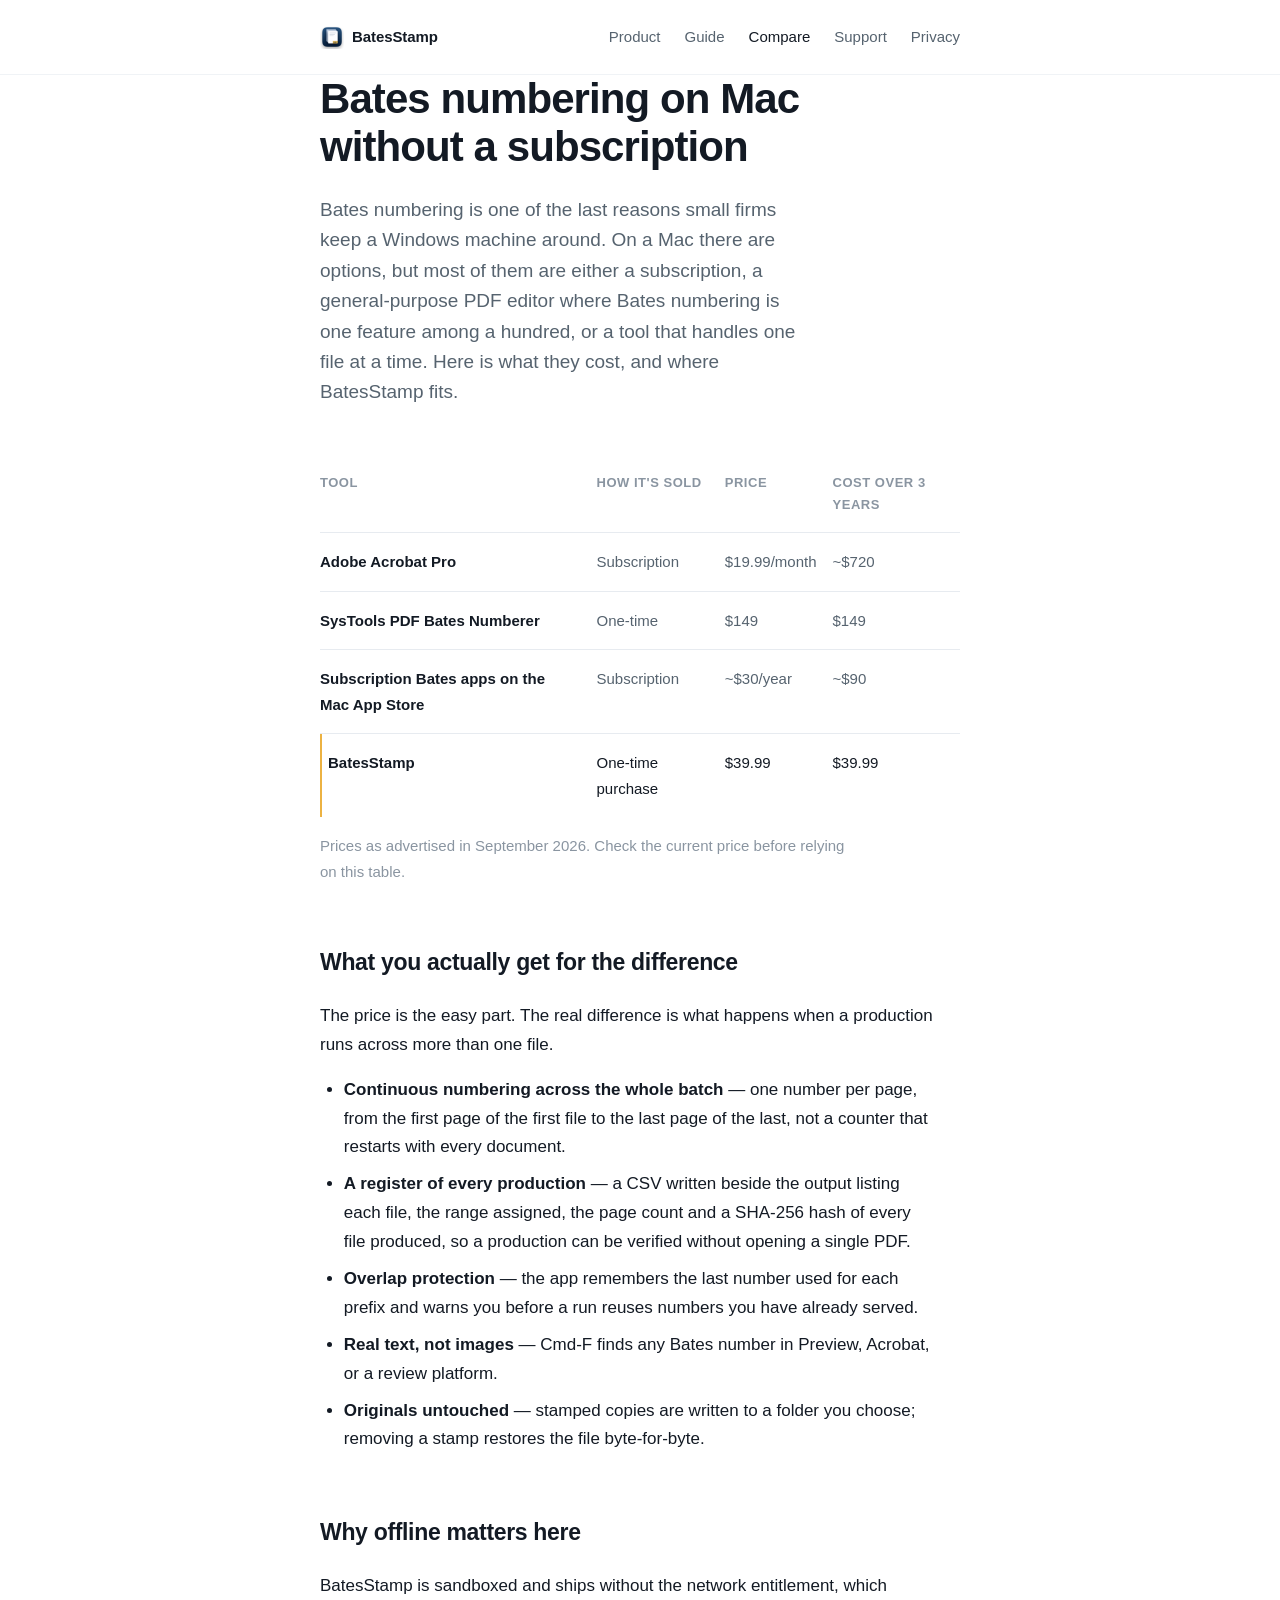
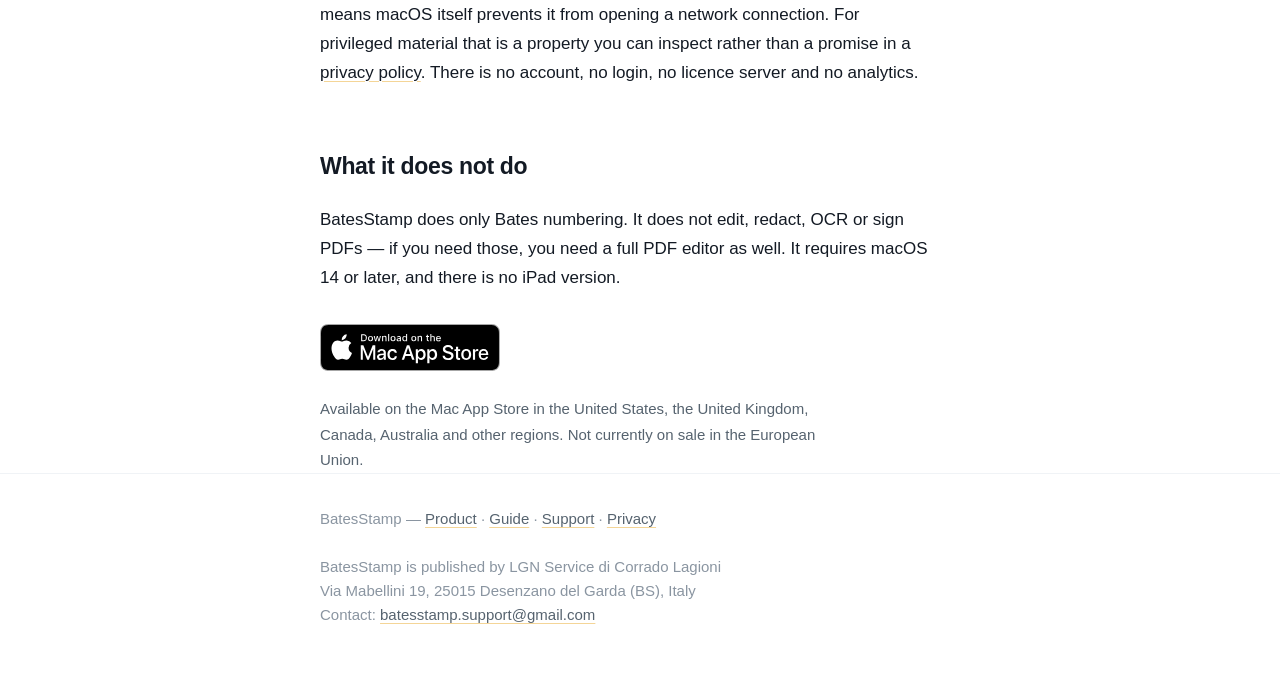
==== compare.html @ 6601ee7c "Publish site: 2026-09-15" ====
<!DOCTYPE html>
<html lang="en">
<head>
<meta charset="utf-8">
<meta name="viewport" content="width=device-width, initial-scale=1">
<title>Bates numbering on Mac without a subscription — BatesStamp</title>
<meta name="description" content="What Bates numbering costs on a Mac, and how a one-time purchase compares to Acrobat Pro and subscription alternatives.">
<meta name="google-site-verification" content="0Fkn_wu-noSVgcpJXr1SHPMTS2Ft7W7g7rR6c6q0I0M" />
<link rel="icon" href="icon.png" type="image/png">
<link rel="stylesheet" href="style.css">
</head>
<body>

<header class="site-header">
    <div class="wrap">
        <a class="brand" href="index.html"><img src="icon.png" alt="">BatesStamp</a>
        <nav>
            <a href="index.html">Product</a>
            <a href="guide.html">Guide</a>
            <a href="compare.html" aria-current="page">Compare</a>
            <a href="support.html">Support</a>
            <a href="privacy.html">Privacy</a>
        </nav>
    </div>
</header>

<main class="wrap">

    <div class="page-head">
        <h1>Bates numbering on Mac without a subscription</h1>
        <p class="lead">
            Bates numbering is one of the last reasons small firms keep a Windows
            machine around. On a Mac there are options, but most of them are
            either a subscription, a general-purpose PDF editor where Bates
            numbering is one feature among a hundred, or a tool that handles one
            file at a time. Here is what they cost, and where BatesStamp fits.
        </p>
    </div>

    <section class="block">
        <div class="table-scroll">
            <table class="compare">
                <thead>
                    <tr>
                        <th scope="col">Tool</th>
                        <th scope="col">How it's sold</th>
                        <th scope="col">Price</th>
                        <th scope="col">Cost over 3 years</th>
                    </tr>
                </thead>
                <tbody>
                    <tr>
                        <th scope="row">Adobe Acrobat Pro</th>
                        <td>Subscription</td>
                        <td>$19.99/month</td>
                        <td>~$720</td>
                    </tr>
                    <tr>
                        <th scope="row">SysTools PDF Bates Numberer</th>
                        <td>One-time</td>
                        <td>$149</td>
                        <td>$149</td>
                    </tr>
                    <tr>
                        <th scope="row">Subscription Bates apps on the Mac App Store</th>
                        <td>Subscription</td>
                        <td>~$30/year</td>
                        <td>~$90</td>
                    </tr>
                    <tr class="is-ours">
                        <th scope="row">BatesStamp</th>
                        <td>One-time purchase</td>
                        <td>$39.99</td>
                        <td>$39.99</td>
                    </tr>
                </tbody>
            </table>
        </div>
        <p class="table-note">
            Prices as advertised in September 2026. Check the current price
            before relying on this table.
        </p>
    </section>

    <section class="block">
        <h2>What you actually get for the difference</h2>
        <p>
            The price is the easy part. The real difference is what happens when
            a production runs across more than one file.
        </p>
        <ul>
            <li>
                <strong>Continuous numbering across the whole batch</strong> —
                one number per page, from the first page of the first file to
                the last page of the last, not a counter that restarts with
                every document.
            </li>
            <li>
                <strong>A register of every production</strong> — a CSV written
                beside the output listing each file, the range assigned, the
                page count and a SHA-256 hash of every file produced, so a
                production can be verified without opening a single PDF.
            </li>
            <li>
                <strong>Overlap protection</strong> — the app remembers the last
                number used for each prefix and warns you before a run reuses
                numbers you have already served.
            </li>
            <li>
                <strong>Real text, not images</strong> — Cmd-F finds any Bates
                number in Preview, Acrobat, or a review platform.
            </li>
            <li>
                <strong>Originals untouched</strong> — stamped copies are
                written to a folder you choose; removing a stamp restores the
                file byte-for-byte.
            </li>
        </ul>
    </section>

    <section class="block">
        <h2>Why offline matters here</h2>
        <p>
            BatesStamp is sandboxed and ships without the network entitlement,
            which means macOS itself prevents it from opening a network
            connection. For privileged material that is a property you can
            inspect rather than a promise in a <a href="privacy.html">privacy
            policy</a>. There is no account, no login, no licence server and no
            analytics.
        </p>
    </section>

    <section class="block">
        <h2>What it does not do</h2>
        <p>
            BatesStamp does only Bates numbering. It does not edit, redact, OCR
            or sign PDFs — if you need those, you need a full PDF editor as
            well. It requires macOS 14 or later, and there is no iPad version.
        </p>

        <p class="store">
            <a class="store-badge" href="https://apps.apple.com/us/app/bates-stamp-pdf-numbering/id6811325879">
                <picture>
                    <source srcset="mac-app-store-badge-white.svg" media="(prefers-color-scheme: dark)">
                    <img src="mac-app-store-badge-black.svg" alt="Download on the Mac App Store" width="180" height="46">
                </picture>
            </a>
        </p>
        <p class="availability">Available on the Mac App Store in the United States, the United Kingdom, Canada, Australia and other regions. Not currently on sale in the European Union.</p>
    </section>

</main>

<footer class="site-footer">
    <div class="wrap">
        <p>BatesStamp — <a href="index.html">Product</a> · <a href="guide.html">Guide</a> · <a href="support.html">Support</a> · <a href="privacy.html">Privacy</a></p>
        <p class="publisher">
            BatesStamp is published by LGN Service di Corrado Lagioni<br>
            Via Mabellini 19, 25015 Desenzano del Garda (BS), Italy<br>
            Contact: <a href="mailto:batesstamp.support@gmail.com">batesstamp.support@gmail.com</a>
        </p>
    </div>
</footer>

</body>
</html>
---- style.css ----
/* BatesStamp — hand-written stylesheet.
   No framework, no external font, no remote asset of any kind: the site makes
   the same promise the app does.

   One scale for type, one scale for space, and the icon's own colours used
   sparingly: navy carries the structure, gold appears only where the eye
   should stop. */

:root {
    /* Type: a 1.2 scale off a 17px body, rounded to whole pixels. */
    --text-xs:   0.8125rem;   /* 13 */
    --text-sm:   0.9375rem;   /* 15 */
    --text-base: 1.0625rem;   /* 17 */
    --text-md:   1.1875rem;   /* 19 */
    --text-lg:   1.4375rem;   /* 23 */

    /* Space: multiples of 8, so the vertical rhythm never drifts. */
    --space-1:  0.5rem;
    --space-2:  1rem;
    --space-3:  1.5rem;
    --space-4:  2rem;
    --space-5:  3rem;
    --space-6:  4rem;
    --space-7:  6rem;

    --measure: 65ch;          /* the reading line, never longer */
    --container: 43rem;

    /* Colour, from the icon. */
    --navy:      #1f426e;
    --gold:      #ecb242;
    --gold-ink:  #8a6212;                  /* gold dark enough to read as text */
    --gold-soft: rgba(236, 178, 66, 0.55); /* the underline, barely there */

    --bg:      #ffffff;
    --surface: #fbfcfd;
    --text:    #131a24;
    --text-2:  #56636f;
    --text-3:  #8a95a1;
    --line:    #e7ebf0;
    --line-2:  #f0f3f6;
}

@media (prefers-color-scheme: dark) {
    :root {
        --navy:      #a9c6e8;
        --gold:      #ecb242;
        --gold-ink:  #e0a93e;
        --gold-soft: rgba(236, 178, 66, 0.45);

        --bg:      #0b1017;
        --surface: #10171f;
        --text:    #e8edf3;
        --text-2:  #97a4b2;
        --text-3:  #69747f;
        --line:    #1d2732;
        --line-2:  #161f29;
    }
}

*, *::before, *::after { box-sizing: border-box; }

html { -webkit-text-size-adjust: 100%; }

body {
    margin: 0;
    background: var(--bg);
    color: var(--text);
    font-family: -apple-system, BlinkMacSystemFont, "SF Pro Text", "Segoe UI",
                 Roboto, Helvetica, Arial, sans-serif;
    font-size: var(--text-base);
    line-height: 1.7;
    -webkit-font-smoothing: antialiased;
    -moz-osx-font-smoothing: grayscale;
}

/* --- Type --- */

h1, h2, h3 {
    font-family: -apple-system, BlinkMacSystemFont, "SF Pro Display", "Segoe UI",
                 Roboto, Helvetica, Arial, sans-serif;
    color: var(--text);
    font-weight: 600;
    margin: 0;
    text-wrap: balance;
}

h1 {
    font-size: clamp(2rem, 1.35rem + 2.6vw, 2.625rem);
    line-height: 1.15;
    letter-spacing: -0.022em;
}

h2 {
    font-size: var(--text-lg);
    line-height: 1.3;
    letter-spacing: -0.014em;
    margin-bottom: var(--space-3);
}

h3 {
    font-size: var(--text-base);
    line-height: 1.45;
    letter-spacing: -0.006em;
    margin-bottom: var(--space-1);
}

p { margin: 0 0 var(--space-2); max-width: var(--measure); }
p:last-child { margin-bottom: 0; }

/* Lists read as prose, so they keep the reading measure and the paragraph
   rhythm rather than the browser's defaults. */

ul, ol {
    margin: 0 0 var(--space-2);
    padding-left: 1.4em;
    max-width: var(--measure);
}

li { margin-bottom: var(--space-1); }
li:last-child { margin-bottom: 0; }

strong { font-weight: 600; color: var(--text); }

a {
    color: var(--text);
    text-decoration: underline;
    text-decoration-color: var(--gold-soft);
    text-underline-offset: 0.2em;
    text-decoration-thickness: 1px;
    transition: color 160ms ease;
}

a:hover { color: var(--gold-ink); }

a:focus-visible {
    outline: 2px solid var(--gold);
    outline-offset: 3px;
    border-radius: 2px;
}

code {
    font-family: ui-monospace, SFMono-Regular, "SF Mono", Menlo, Consolas, monospace;
    font-size: 0.88em;
    color: var(--navy);
    background: var(--surface);
    border: 1px solid var(--line-2);
    border-radius: 4px;
    padding: 0.08em 0.34em;
    white-space: nowrap;
}

/* --- Frame --- */

.wrap {
    max-width: var(--container);
    margin: 0 auto;
    padding: 0 var(--space-3);
}

.site-header {
    padding: var(--space-3) 0;
    border-bottom: 1px solid var(--line-2);
}

.site-header .wrap {
    display: flex;
    align-items: center;
    justify-content: space-between;
    gap: var(--space-2);
    flex-wrap: wrap;
}

.brand {
    display: inline-flex;
    align-items: center;
    gap: var(--space-1);
    font-size: var(--text-sm);
    font-weight: 600;
    letter-spacing: -0.006em;
    color: var(--text);
    text-decoration: none;
}

.brand img { width: 24px; height: 24px; display: block; }

nav {
    display: flex;
    flex-wrap: wrap;
    gap: var(--space-1) var(--space-3);
    font-size: var(--text-sm);
}

nav a {
    color: var(--text-2);
    text-decoration: none;
    transition: color 160ms ease;
}

nav a:hover, nav a[aria-current="page"] { color: var(--text); }

main { padding: var(--space-7) 0; }

.block + .block { margin-top: var(--space-6); }

.site-footer {
    border-top: 1px solid var(--line-2);
    padding: var(--space-4) 0 var(--space-6);
    color: var(--text-3);
    font-size: var(--text-sm);
}

.site-footer a { color: var(--text-2); }
.site-footer p { max-width: none; }

.site-footer .publisher {
    margin-top: var(--space-3);
    color: var(--text-3);
    line-height: 1.6;
}

/* --- Hero --- */

.hero { margin-bottom: var(--space-6); }

.hero .app-icon {
    width: 96px;
    height: 96px;
    display: block;
    margin-bottom: var(--space-4);
}

.hero h1 { margin-bottom: var(--space-3); }

.lead {
    font-size: var(--text-md);
    line-height: 1.6;
    color: var(--text-2);
    max-width: 46ch;
    margin-bottom: var(--space-4);
}

.price {
    font-size: var(--text-sm);
    color: var(--text-2);
    display: flex;
    align-items: baseline;
    gap: 0.7em;
}

/* The one place gold does any work on this page. */
.price::before {
    content: "";
    width: 22px;
    height: 2px;
    background: var(--gold);
    transform: translateY(-0.3em);
    flex: none;
}

/* --- Page intro on the inner pages --- */

.page-head { margin-bottom: var(--space-6); }
.page-head h1 { margin-bottom: var(--space-3); }
.page-head .lead { margin-bottom: 0; }

/* The Mac App Store badge. Apple's artwork, served from this site rather than
   hotlinked, black on light and white on dark as their guidelines require. The
   availability line below it is the plain truth about where it is on sale. */

.store {
    margin-top: var(--space-4);
    margin-bottom: var(--space-2);
}

.store-badge {
    display: inline-block;
    border: 0;
    text-decoration: none;
}

.store-badge img {
    display: block;
    width: 180px;
    height: auto;
}

.availability {
    font-size: var(--text-sm);
    color: var(--text-2);
}

/* --- Gallery: the store panels. One per row, side by side once the page is
   wide enough that two of them are still worth looking at. It sits outside
   the reading column, which is why it is its own block in the markup. --- */

.gallery {
    max-width: 70rem;
    margin: 0 auto var(--space-7);
    padding: 0 var(--space-3);
    display: grid;
    grid-template-columns: 1fr;
    gap: var(--space-3);
}

.gallery img {
    display: block;
    width: 100%;
    height: auto;
    border-radius: 12px;
}

@media (min-width: 60rem) {
    .gallery { grid-template-columns: 1fr 1fr; gap: var(--space-4); }
}

/* --- Comparison table: the same hairlines the rest of the page is drawn
   with, and never wider than the reading column allows. On a narrow screen
   the table scrolls inside its own box rather than pushing the page sideways.
   --- */

.table-scroll {
    overflow-x: auto;
    margin-bottom: var(--space-2);
    -webkit-overflow-scrolling: touch;
}

table.compare {
    border-collapse: collapse;
    width: 100%;
    min-width: 34rem;
    font-size: var(--text-sm);
    text-align: left;
}

table.compare th,
table.compare td {
    padding: var(--space-2) var(--space-2) var(--space-2) 0;
    border-bottom: 1px solid var(--line);
    vertical-align: top;
}

table.compare thead th {
    padding-top: 0;
    font-size: var(--text-xs);
    font-weight: 600;
    letter-spacing: 0.04em;
    text-transform: uppercase;
    color: var(--text-3);
    border-bottom: 1px solid var(--line);
}

table.compare tbody th {
    font-weight: 600;
    color: var(--text);
    padding-right: var(--space-3);
}

table.compare tbody td { color: var(--text-2); }

table.compare tbody tr:last-child th,
table.compare tbody tr:last-child td { border-bottom: 0; }

/* Our own row: gold on the left edge, the one mark of emphasis the table gets. */
table.compare tr.is-ours th,
table.compare tr.is-ours td { color: var(--text); }

table.compare tr.is-ours th {
    box-shadow: inset 2px 0 0 var(--gold);
    padding-left: var(--space-1);
}

.table-note { color: var(--text-3); font-size: var(--text-sm); }

 . "/* --- Features: a grid drawn with hairlines, not with boxes --- */"

.features {
    display: grid;
    grid-template-columns: 1fr 1fr;
    gap: var(--space-4) var(--space-5);
}

.feature { border-top: 1px solid var(--line); padding-top: var(--space-2); }
.feature p { color: var(--text-2); font-size: var(--text-sm); max-width: 42ch; }

/* --- Facts --- */

.facts { margin: 0; }
.facts dt { font-weight: 600; margin-top: var(--space-2); }
.facts dt:first-of-type { margin-top: 0; }
.facts dd { margin: 0; color: var(--text-2); max-width: var(--measure); }

/* --- FAQ --- */

.faq { border-top: 1px solid var(--line); }
.faq section { border-bottom: 1px solid var(--line); padding: var(--space-3) 0; }
.faq h3 { margin-bottom: var(--space-1); }
.faq p { color: var(--text-2); font-size: var(--text-sm); }
.faq p + p { margin-top: var(--space-2); }

/* --- Contact --- */

.contact { margin-bottom: var(--space-5); }
.contact .email { font-size: var(--text-md); display: inline-block; margin-bottom: var(--space-2); }
.contact p { color: var(--text-2); font-size: var(--text-sm); }

.note { color: var(--text-3); font-size: var(--text-sm); margin-top: var(--space-5); }

/* --- Narrow --- */

@media (max-width: 640px) {
    :root { --space-7: 4rem; --space-6: 3rem; }
    body { font-size: 1rem; }
    .features { grid-template-columns: 1fr; gap: var(--space-3); }
    .hero .app-icon { width: 80px; height: 80px; }
    nav { gap: var(--space-2); }
}
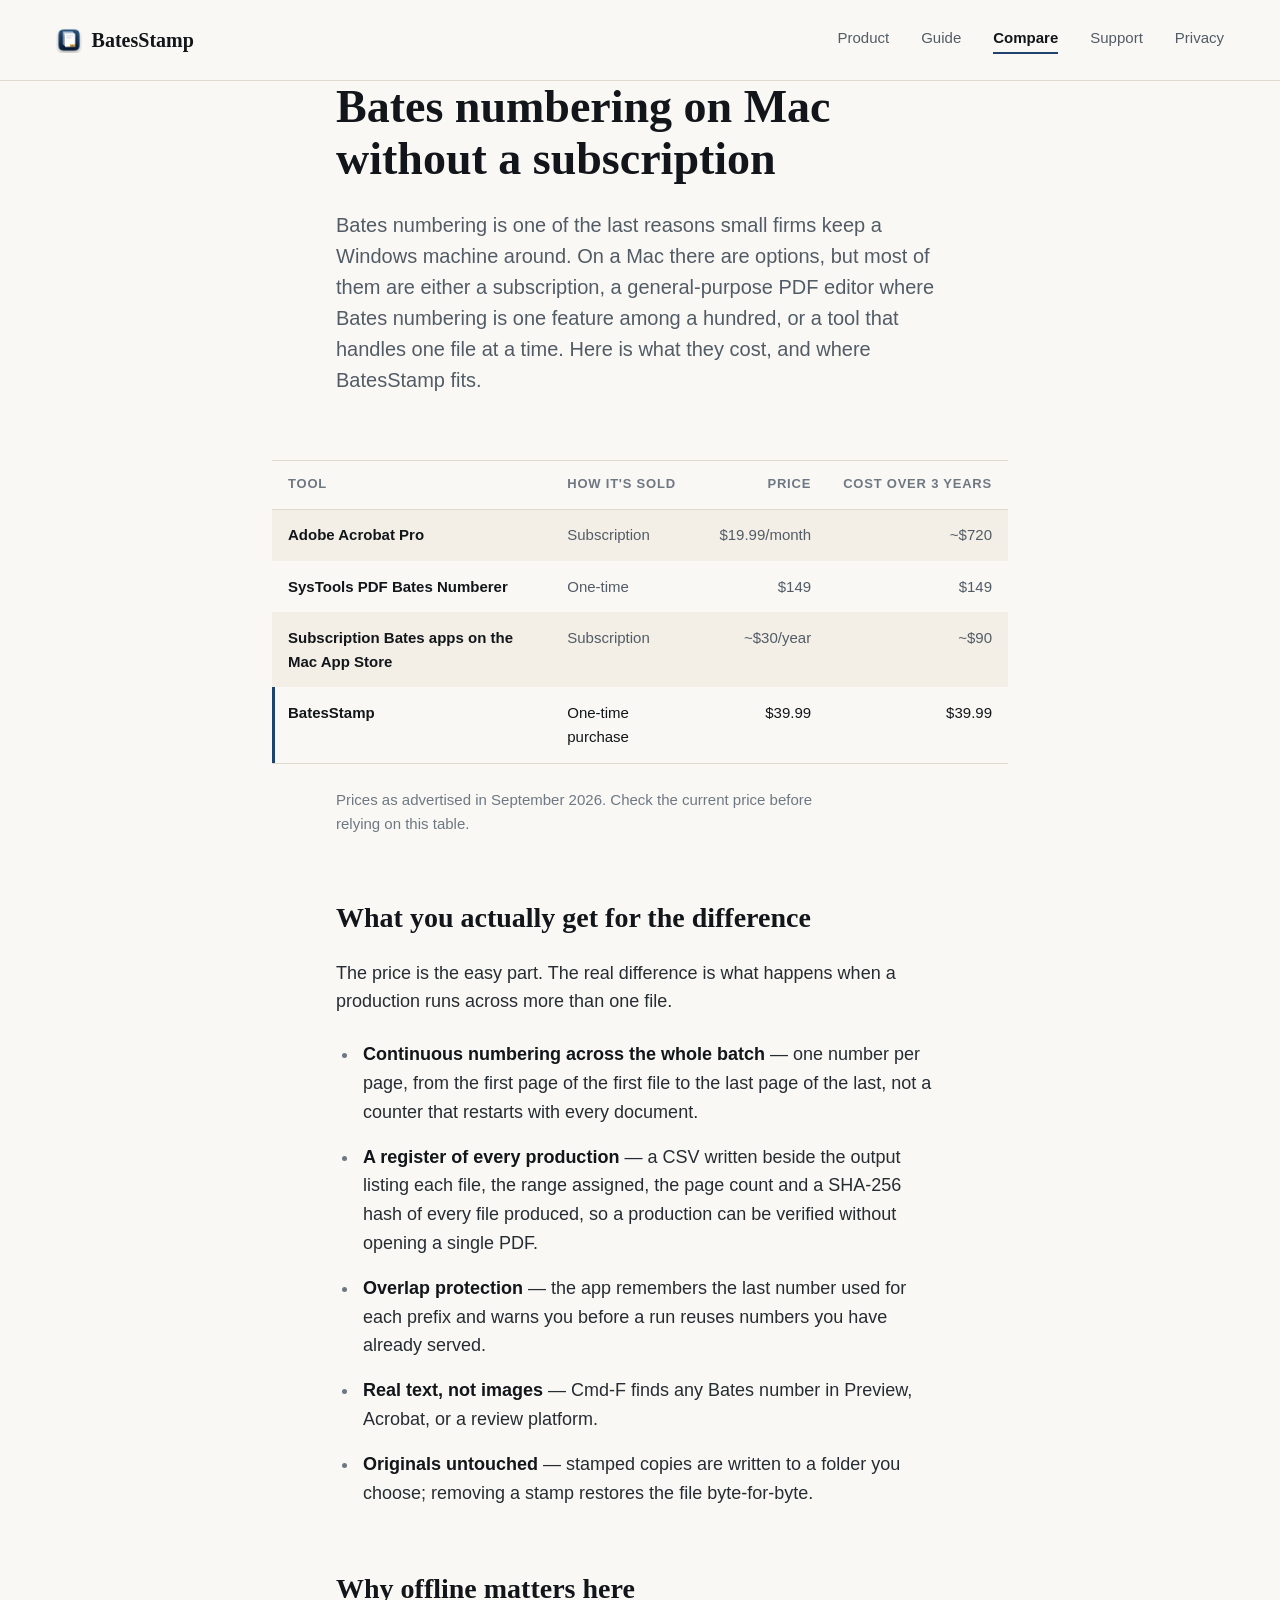
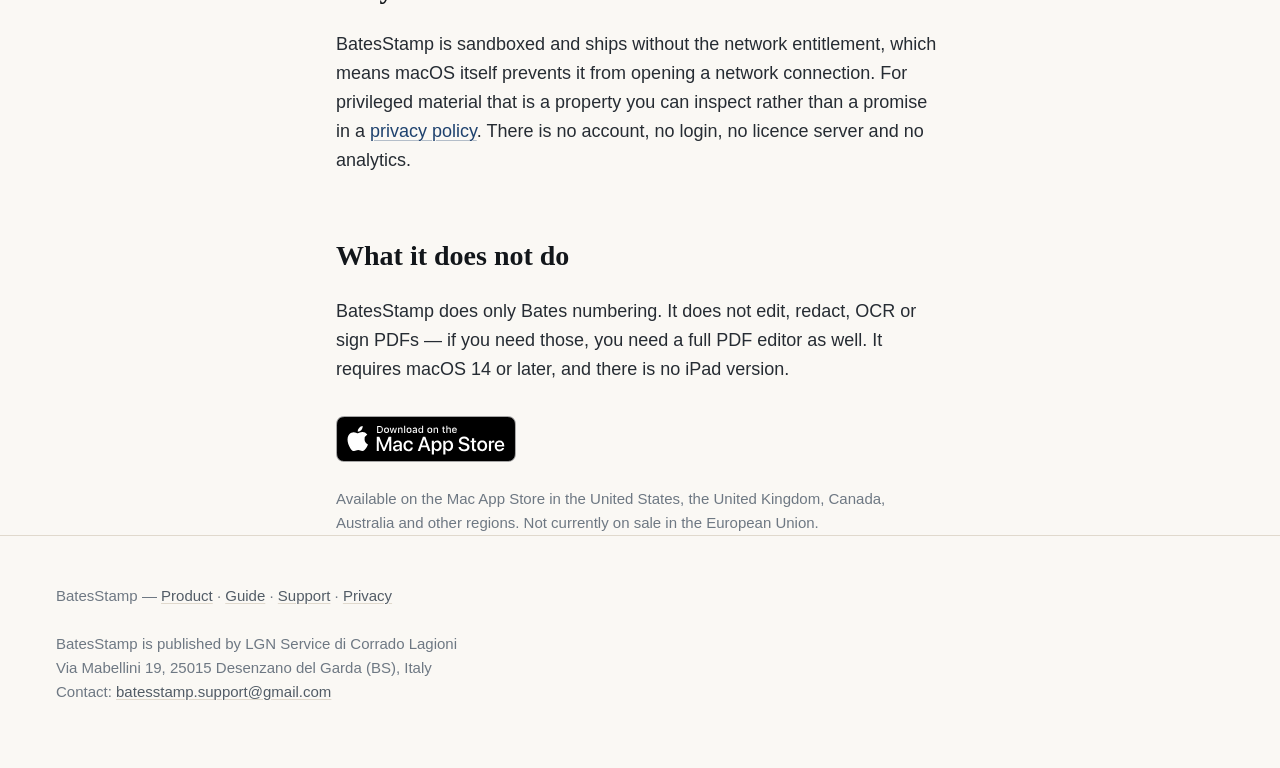
==== commit 78094a7e: "Publish site: 2026-09-15" ====
--- a/compare.html
+++ b/compare.html
@@ -12,7 +12,7 @@
 <body>
 
 <header class="site-header">
-    <div class="wrap">
+    <div class="wrap-wide">
         <a class="brand" href="index.html"><img src="icon.png" alt="">BatesStamp</a>
         <nav>
             <a href="index.html">Product</a>
@@ -44,34 +44,34 @@
                     <tr>
                         <th scope="col">Tool</th>
                         <th scope="col">How it's sold</th>
-                        <th scope="col">Price</th>
-                        <th scope="col">Cost over 3 years</th>
+                        <th scope="col" class="num">Price</th>
+                        <th scope="col" class="num">Cost over 3 years</th>
                     </tr>
                 </thead>
                 <tbody>
                     <tr>
                         <th scope="row">Adobe Acrobat Pro</th>
                         <td>Subscription</td>
-                        <td>$19.99/month</td>
-                        <td>~$720</td>
+                        <td class="num">$19.99/month</td>
+                        <td class="num">~$720</td>
                     </tr>
                     <tr>
                         <th scope="row">SysTools PDF Bates Numberer</th>
                         <td>One-time</td>
-                        <td>$149</td>
-                        <td>$149</td>
+                        <td class="num">$149</td>
+                        <td class="num">$149</td>
                     </tr>
                     <tr>
                         <th scope="row">Subscription Bates apps on the Mac App Store</th>
                         <td>Subscription</td>
-                        <td>~$30/year</td>
-                        <td>~$90</td>
+                        <td class="num">~$30/year</td>
+                        <td class="num">~$90</td>
                     </tr>
                     <tr class="is-ours">
                         <th scope="row">BatesStamp</th>
                         <td>One-time purchase</td>
-                        <td>$39.99</td>
-                        <td>$39.99</td>
+                        <td class="num">$39.99</td>
+                        <td class="num">$39.99</td>
                     </tr>
                 </tbody>
             </table>
@@ -152,7 +152,7 @@
 </main>
 
 <footer class="site-footer">
-    <div class="wrap">
+    <div class="wrap-wide">
         <p>BatesStamp — <a href="index.html">Product</a> · <a href="guide.html">Guide</a> · <a href="support.html">Support</a> · <a href="privacy.html">Privacy</a></p>
         <p class="publisher">
             BatesStamp is published by LGN Service di Corrado Lagioni<br>
--- a/style.css
+++ b/style.css
@@ -2,17 +2,25 @@
    No framework, no external font, no remote asset of any kind: the site makes
    the same promise the app does.
 
-   One scale for type, one scale for space, and the icon's own colours used
-   sparingly: navy carries the structure, gold appears only where the eye
-   should stop. */
+   The page is set the way a well-made document is set: a serif for the
+   headings, a sans for the text, a warm paper rather than a screen white, and
+   one colour — the navy from the app's icon — carrying every piece of
+   structure. Gold is kept back for one job only: the focus ring. */
 
 :root {
-    /* Type: a 1.2 scale off a 17px body, rounded to whole pixels. */
+    --font-serif: Charter, "Bitstream Charter", "Iowan Old Style",
+                  "Palatino Linotype", Palatino, Georgia, "Times New Roman", serif;
+    --font-sans:  -apple-system, BlinkMacSystemFont, "SF Pro Text", "Segoe UI",
+                  Roboto, Helvetica, Arial, sans-serif;
+    --font-mono:  ui-monospace, SFMono-Regular, "SF Mono", Menlo, Consolas, monospace;
+
+    /* Type. An 18px body with wide gaps between the levels, so a heading is
+       never mistaken for emphasised text. */
     --text-xs:   0.8125rem;   /* 13 */
     --text-sm:   0.9375rem;   /* 15 */
-    --text-base: 1.0625rem;   /* 17 */
-    --text-md:   1.1875rem;   /* 19 */
-    --text-lg:   1.4375rem;   /* 23 */
+    --text-base: 1.125rem;    /* 18 — the body, never smaller */
+    --text-md:   1.25rem;     /* 20 */
+    --text-lg:   1.75rem;     /* 28 */
 
     /* Space: multiples of 8, so the vertical rhythm never drifts. */
     --space-1:  0.5rem;
@@ -21,40 +29,55 @@
     --space-4:  2rem;
     --space-5:  3rem;
     --space-6:  4rem;
-    --space-7:  6rem;
-
-    --measure: 65ch;          /* the reading line, never longer */
-    --container: 43rem;
-
-    /* Colour, from the icon. */
-    --navy:      #1f426e;
-    --gold:      #ecb242;
-    --gold-ink:  #8a6212;                  /* gold dark enough to read as text */
-    --gold-soft: rgba(236, 178, 66, 0.55); /* the underline, barely there */
-
-    --bg:      #ffffff;
-    --surface: #fbfcfd;
-    --text:    #131a24;
-    --text-2:  #56636f;
-    --text-3:  #8a95a1;
-    --line:    #e7ebf0;
-    --line-2:  #f0f3f6;
+    --space-7:  5.5rem;
+
+    --measure: 33.5em;        /* ~72 characters at the body size */
+    --container: 41rem;       /* the reading column */
+    --container-wide: 76rem;  /* masthead, hero and screenshots */
+
+    /* Warm paper, near-black ink, and the icon's navy. */
+    --bg:       #faf8f4;
+    --surface:  #f3efe7;
+    --line:     #e0d9cd;
+    --line-soft:#eae4d9;
+
+    --ink:      #12161a;      /* headings */
+    --text:     #262c33;      /* body */
+    --text-2:   #525c66;      /* secondary prose */
+    --text-3:   #6e7883;      /* notes, captions, footer */
+
+    --navy:     #1f426e;      /* the one accent: links and structure */
+    --navy-2:   #163254;      /* its hover */
+    --navy-soft:rgba(31, 66, 110, 0.32);
+
+    --gold:     #b8860b;      /* held back for the focus ring alone */
+
+    --shadow-1: rgba(18, 22, 26, 0.07);
+    --shadow-2: rgba(18, 22, 26, 0.10);
+    --edge:     rgba(18, 22, 26, 0.22);
 }
 
 @media (prefers-color-scheme: dark) {
     :root {
-        --navy:      #a9c6e8;
-        --gold:      #ecb242;
-        --gold-ink:  #e0a93e;
-        --gold-soft: rgba(236, 178, 66, 0.45);
-
-        --bg:      #0b1017;
-        --surface: #10171f;
-        --text:    #e8edf3;
-        --text-2:  #97a4b2;
-        --text-3:  #69747f;
-        --line:    #1d2732;
-        --line-2:  #161f29;
+        --bg:       #15181c;
+        --surface:  #1c2026;
+        --line:     #2c323a;
+        --line-soft:#242931;
+
+        --ink:      #f1eee8;
+        --text:     #e2e0da;
+        --text-2:   #a6adb5;
+        --text-3:   #838c95;
+
+        --navy:     #9cbde3;
+        --navy-2:   #bcd4ef;
+        --navy-soft:rgba(156, 189, 227, 0.36);
+
+        --gold:     #e7b54b;
+
+        --shadow-1: rgba(0, 0, 0, 0.36);
+        --shadow-2: rgba(0, 0, 0, 0.44);
+        --edge:     rgba(0, 0, 0, 0.55);
     }
 }
 
@@ -66,87 +89,94 @@
     margin: 0;
     background: var(--bg);
     color: var(--text);
-    font-family: -apple-system, BlinkMacSystemFont, "SF Pro Text", "Segoe UI",
-                 Roboto, Helvetica, Arial, sans-serif;
+    font-family: var(--font-sans);
     font-size: var(--text-base);
-    line-height: 1.7;
+    line-height: 1.6;
     -webkit-font-smoothing: antialiased;
     -moz-osx-font-smoothing: grayscale;
 }
 
 /* --- Type --- */
 
-h1, h2, h3 {
-    font-family: -apple-system, BlinkMacSystemFont, "SF Pro Display", "Segoe UI",
-                 Roboto, Helvetica, Arial, sans-serif;
-    color: var(--text);
+h1, h2 {
+    font-family: var(--font-serif);
+    color: var(--ink);
     font-weight: 600;
     margin: 0;
     text-wrap: balance;
+    letter-spacing: 0;
 }
 
 h1 {
-    font-size: clamp(2rem, 1.35rem + 2.6vw, 2.625rem);
-    line-height: 1.15;
-    letter-spacing: -0.022em;
+    font-size: clamp(2.125rem, 1.5rem + 2.4vw, 2.875rem);
+    line-height: 1.14;
 }
 
 h2 {
     font-size: var(--text-lg);
-    line-height: 1.3;
-    letter-spacing: -0.014em;
+    line-height: 1.25;
     margin-bottom: var(--space-3);
 }
 
 h3 {
+    font-family: var(--font-sans);
     font-size: var(--text-base);
+    font-weight: 600;
+    color: var(--ink);
     line-height: 1.45;
-    letter-spacing: -0.006em;
-    margin-bottom: var(--space-1);
-}
-
-p { margin: 0 0 var(--space-2); max-width: var(--measure); }
+    margin: 0 0 var(--space-1);
+    letter-spacing: -0.004em;
+}
+
+p { margin: 0 0 var(--space-3); max-width: var(--measure); }
 p:last-child { margin-bottom: 0; }
 
 /* Lists read as prose, so they keep the reading measure and the paragraph
    rhythm rather than the browser's defaults. */
 
 ul, ol {
-    margin: 0 0 var(--space-2);
-    padding-left: 1.4em;
+    margin: 0 0 var(--space-3);
+    padding-left: 1.3em;
     max-width: var(--measure);
 }
 
-li { margin-bottom: var(--space-1); }
+li { margin-bottom: var(--space-2); padding-left: 0.2em; }
 li:last-child { margin-bottom: 0; }
 
-strong { font-weight: 600; color: var(--text); }
+li::marker { color: var(--text-3); }
+
+strong { font-weight: 600; color: var(--ink); }
+
+/* Links are underlined everywhere they sit in prose. In a legal context it
+   should never take a hover to find out what is a link. */
 
 a {
-    color: var(--text);
+    color: var(--navy);
     text-decoration: underline;
-    text-decoration-color: var(--gold-soft);
-    text-underline-offset: 0.2em;
     text-decoration-thickness: 1px;
-    transition: color 160ms ease;
-}
-
-a:hover { color: var(--gold-ink); }
+    text-decoration-color: var(--navy-soft);
+    text-underline-offset: 0.16em;
+}
+
+a:hover {
+    color: var(--navy-2);
+    text-decoration-color: currentColor;
+}
 
 a:focus-visible {
     outline: 2px solid var(--gold);
-    outline-offset: 3px;
+    outline-offset: 2px;
     border-radius: 2px;
 }
 
 code {
-    font-family: ui-monospace, SFMono-Regular, "SF Mono", Menlo, Consolas, monospace;
-    font-size: 0.88em;
+    font-family: var(--font-mono);
+    font-size: 0.86em;
     color: var(--navy);
     background: var(--surface);
-    border: 1px solid var(--line-2);
-    border-radius: 4px;
-    padding: 0.08em 0.34em;
+    border: 1px solid var(--line-soft);
+    border-radius: 3px;
+    padding: 0.1em 0.34em;
     white-space: nowrap;
 }
 
@@ -158,12 +188,19 @@
     padding: 0 var(--space-3);
 }
 
+.wrap-wide {
+    max-width: var(--container-wide);
+    margin: 0 auto;
+    padding: 0 var(--space-3);
+}
+
 .site-header {
     padding: var(--space-3) 0;
-    border-bottom: 1px solid var(--line-2);
-}
-
-.site-header .wrap {
+    border-bottom: 1px solid var(--line);
+    background: var(--bg);
+}
+
+.site-header .wrap-wide {
     display: flex;
     align-items: center;
     justify-content: space-between;
@@ -174,88 +211,115 @@
 .brand {
     display: inline-flex;
     align-items: center;
-    gap: var(--space-1);
-    font-size: var(--text-sm);
+    gap: 0.6rem;
+    font-family: var(--font-serif);
+    font-size: var(--text-md);
     font-weight: 600;
-    letter-spacing: -0.006em;
-    color: var(--text);
+    color: var(--ink);
     text-decoration: none;
 }
 
-.brand img { width: 24px; height: 24px; display: block; }
+.brand:hover { color: var(--ink); }
+.brand img { width: 26px; height: 26px; display: block; }
 
 nav {
     display: flex;
     flex-wrap: wrap;
-    gap: var(--space-1) var(--space-3);
+    gap: var(--space-1) var(--space-4);
     font-size: var(--text-sm);
 }
 
 nav a {
     color: var(--text-2);
     text-decoration: none;
-    transition: color 160ms ease;
-}
-
-nav a:hover, nav a[aria-current="page"] { color: var(--text); }
+    padding-bottom: 2px;
+    border-bottom: 2px solid transparent;
+}
+
+nav a:hover { color: var(--ink); border-bottom-color: var(--line); }
+
+nav a[aria-current="page"] {
+    color: var(--ink);
+    font-weight: 600;
+    border-bottom-color: var(--navy);
+}
 
 main { padding: var(--space-7) 0; }
+main.home { padding-top: 0; }
 
 .block + .block { margin-top: var(--space-6); }
 
 .site-footer {
-    border-top: 1px solid var(--line-2);
-    padding: var(--space-4) 0 var(--space-6);
+    border-top: 1px solid var(--line);
+    padding: var(--space-5) 0 var(--space-6);
     color: var(--text-3);
     font-size: var(--text-sm);
-}
-
-.site-footer a { color: var(--text-2); }
-.site-footer p { max-width: none; }
+    line-height: 1.6;
+}
+
+.site-footer p { max-width: none; margin-bottom: 0; }
+.site-footer a { color: var(--text-2); text-decoration-color: var(--line); }
+.site-footer a:hover { color: var(--ink); }
 
 .site-footer .publisher {
     margin-top: var(--space-3);
     color: var(--text-3);
-    line-height: 1.6;
-}
-
-/* --- Hero --- */
-
-.hero { margin-bottom: var(--space-6); }
+}
+
+/* --- Home: the first screen says what it is, what it costs, where to buy it,
+   and shows the application itself. Nothing is held back for later. --- */
+
+.hero {
+    background: var(--surface);
+    border-bottom: 1px solid var(--line);
+    padding: var(--space-6) 0;
+}
+
+.hero-grid {
+    display: grid;
+    gap: var(--space-5);
+    align-items: center;
+}
+
+.hero-text { min-width: 0; }
 
 .hero .app-icon {
-    width: 96px;
-    height: 96px;
+    width: 56px;
+    height: 56px;
     display: block;
-    margin-bottom: var(--space-4);
+    margin-bottom: var(--space-3);
 }
 
 .hero h1 { margin-bottom: var(--space-3); }
 
 .lead {
     font-size: var(--text-md);
-    line-height: 1.6;
+    line-height: 1.55;
     color: var(--text-2);
-    max-width: 46ch;
-    margin-bottom: var(--space-4);
-}
-
+    max-width: 34em;
+}
+
+.hero .lead { margin-bottom: var(--space-4); }
+
+/* Price: the one line that has to be read, so it is set in the serif and
+   ruled off from the prose above it. */
 .price {
-    font-size: var(--text-sm);
-    color: var(--text-2);
-    display: flex;
-    align-items: baseline;
-    gap: 0.7em;
-}
-
-/* The one place gold does any work on this page. */
-.price::before {
-    content: "";
-    width: 22px;
-    height: 2px;
-    background: var(--gold);
-    transform: translateY(-0.3em);
-    flex: none;
+    font-family: var(--font-serif);
+    text-wrap: balance;
+    font-size: var(--text-md);
+    color: var(--ink);
+    border-top: 1px solid var(--line);
+    padding-top: var(--space-3);
+    max-width: 34em;
+}
+
+.price strong { font-weight: 600; }
+
+@media (min-width: 62rem) {
+    .hero-grid {
+        grid-template-columns: minmax(0, 26rem) minmax(0, 1fr);
+        gap: var(--space-6);
+    }
 }
 
 /* --- Page intro on the inner pages --- */
@@ -264,18 +328,15 @@
 .page-head h1 { margin-bottom: var(--space-3); }
 .page-head .lead { margin-bottom: 0; }
 
-/* The Mac App Store badge. Apple's artwork, served from this site rather than
-   hotlinked, black on light and white on dark as their guidelines require. The
-   availability line below it is the plain truth about where it is on sale. */
-
-.store {
-    margin-top: var(--space-4);
-    margin-bottom: var(--space-2);
-}
+/* --- The Mac App Store badge. Apple's artwork, served from this site rather
+   than hotlinked, black on light and white on dark as their guidelines
+   require. The availability line below it is the plain truth about where it
+   is on sale. --- */
+
+.store { margin: var(--space-4) 0 var(--space-2); }
 
 .store-badge {
     display: inline-block;
-    border: 0;
     text-decoration: none;
 }
 
@@ -287,92 +348,35 @@
 
 .availability {
     font-size: var(--text-sm);
-    color: var(--text-2);
-}
-
-/* --- Gallery: the store panels. One per row, side by side once the page is
-   wide enough that two of them are still worth looking at. It sits outside
-   the reading column, which is why it is its own block in the markup. --- */
-
-.gallery {
-    max-width: 70rem;
-    margin: 0 auto var(--space-7);
-    padding: 0 var(--space-3);
-    display: grid;
-    grid-template-columns: 1fr;
-    gap: var(--space-3);
-}
-
-.gallery img {
+    color: var(--text-3);
+    max-width: 42em;
+}
+
+/* --- Screenshots. The application itself, shown large: a hairline and a soft
+   shadow that follow the window's own rounded corners, and nothing else. No
+   device frames, no perspective, no decoration. --- */
+
+.shot { margin: 0; }
+
+.shot img {
     display: block;
     width: 100%;
     height: auto;
-    border-radius: 12px;
-}
-
-@media (min-width: 60rem) {
-    .gallery { grid-template-columns: 1fr 1fr; gap: var(--space-4); }
-}
-
-/* --- Comparison table: the same hairlines the rest of the page is drawn
-   with, and never wider than the reading column allows. On a narrow screen
-   the table scrolls inside its own box rather than pushing the page sideways.
-   --- */
-
-.table-scroll {
-    overflow-x: auto;
-    margin-bottom: var(--space-2);
-    -webkit-overflow-scrolling: touch;
-}
-
-table.compare {
-    border-collapse: collapse;
-    width: 100%;
-    min-width: 34rem;
-    font-size: var(--text-sm);
-    text-align: left;
-}
-
-table.compare th,
-table.compare td {
-    padding: var(--space-2) var(--space-2) var(--space-2) 0;
-    border-bottom: 1px solid var(--line);
-    vertical-align: top;
-}
-
-table.compare thead th {
-    padding-top: 0;
-    font-size: var(--text-xs);
-    font-weight: 600;
-    letter-spacing: 0.04em;
-    text-transform: uppercase;
-    color: var(--text-3);
-    border-bottom: 1px solid var(--line);
-}
-
-table.compare tbody th {
-    font-weight: 600;
-    color: var(--text);
-    padding-right: var(--space-3);
-}
-
-table.compare tbody td { color: var(--text-2); }
-
-table.compare tbody tr:last-child th,
-table.compare tbody tr:last-child td { border-bottom: 0; }
-
-/* Our own row: gold on the left edge, the one mark of emphasis the table gets. */
-table.compare tr.is-ours th,
-table.compare tr.is-ours td { color: var(--text); }
-
-table.compare tr.is-ours th {
-    box-shadow: inset 2px 0 0 var(--gold);
-    padding-left: var(--space-1);
-}
-
-.table-note { color: var(--text-3); font-size: var(--text-sm); }
-
- . "/* --- Features: a grid drawn with hairlines, not with boxes --- */"
+    filter:
+        drop-shadow(0 0 0.5px var(--edge))
+        drop-shadow(0 1px 1px var(--shadow-1))
+        drop-shadow(0 12px 28px var(--shadow-2));
+}
+
+.gallery {
+    margin: var(--space-7) auto;
+    max-width: 62rem;
+    padding: 0 var(--space-3);
+    display: grid;
+    gap: var(--space-7);
+}
+
+/* --- Features: a grid drawn with hairlines, not with boxes --- */
 
 .features {
     display: grid;
@@ -380,38 +384,148 @@
     gap: var(--space-4) var(--space-5);
 }
 
-.feature { border-top: 1px solid var(--line); padding-top: var(--space-2); }
-.feature p { color: var(--text-2); font-size: var(--text-sm); max-width: 42ch; }
+.feature {
+    border-top: 1px solid var(--line);
+    padding-top: var(--space-2);
+}
+
+.feature p {
+    color: var(--text-2);
+    font-size: var(--text-sm);
+    max-width: 34em;
+    margin-bottom: 0;
+}
 
 /* --- Facts --- */
 
-.facts { margin: 0; }
-.facts dt { font-weight: 600; margin-top: var(--space-2); }
+.facts { margin: 0 0 var(--space-3); }
+.facts dt { font-weight: 600; color: var(--ink); margin-top: var(--space-3); }
 .facts dt:first-of-type { margin-top: 0; }
 .facts dd { margin: 0; color: var(--text-2); max-width: var(--measure); }
 
+/* --- Comparison table: alternating rows kept quiet, figures aligned on the
+   right and set in tabular numerals so the columns read down. --- */
+
+.table-scroll {
+    overflow-x: auto;
+    margin-bottom: var(--space-3);
+    -webkit-overflow-scrolling: touch;
+}
+
+table.compare {
+    border-collapse: collapse;
+    width: 100%;
+    min-width: 33rem;
+    font-size: var(--text-sm);
+    text-align: left;
+    border-top: 1px solid var(--line);
+    border-bottom: 1px solid var(--line);
+}
+
+table.compare th,
+table.compare td {
+    padding: 0.85rem var(--space-2);
+    vertical-align: top;
+}
+
+table.compare thead th {
+    font-size: var(--text-xs);
+    font-weight: 600;
+    letter-spacing: 0.06em;
+    text-transform: uppercase;
+    color: var(--text-3);
+    border-bottom: 1px solid var(--line);
+    white-space: nowrap;
+}
+
+table.compare tbody th {
+    font-weight: 600;
+    color: var(--ink);
+    padding-right: var(--space-3);
+}
+
+table.compare tbody td { color: var(--text-2); }
+
+table.compare tbody tr:nth-child(odd) { background: var(--surface); }
+
+/* Figures right-aligned, in tabular numerals. */
+table.compare .num {
+    text-align: right;
+    font-variant-numeric: tabular-nums;
+    white-space: nowrap;
+}
+
+/* Our own row: navy down the left edge and the figures in full ink. */
+table.compare tr.is-ours th { box-shadow: inset 3px 0 0 var(--navy); }
+table.compare tr.is-ours th,
+table.compare tr.is-ours td { color: var(--ink); }
+
+.table-note {
+    color: var(--text-3);
+    font-size: var(--text-sm);
+}
+
 /* --- FAQ --- */
 
 .faq { border-top: 1px solid var(--line); }
-.faq section { border-bottom: 1px solid var(--line); padding: var(--space-3) 0; }
-.faq h3 { margin-bottom: var(--space-1); }
+
+.faq section {
+    border-bottom: 1px solid var(--line);
+    padding: var(--space-4) 0;
+}
+
+.faq h3 { margin-bottom: var(--space-2); }
 .faq p { color: var(--text-2); font-size: var(--text-sm); }
-.faq p + p { margin-top: var(--space-2); }
+.faq p:last-child { margin-bottom: 0; }
 
 /* --- Contact --- */
 
-.contact { margin-bottom: var(--space-5); }
-.contact .email { font-size: var(--text-md); display: inline-block; margin-bottom: var(--space-2); }
+.contact { margin-bottom: var(--space-6); }
+
+.contact .email {
+    font-family: var(--font-serif);
+    font-size: var(--text-md);
+    display: inline-block;
+    margin-bottom: var(--space-2);
+}
+
 .contact p { color: var(--text-2); font-size: var(--text-sm); }
 
-.note { color: var(--text-3); font-size: var(--text-sm); margin-top: var(--space-5); }
-
-/* --- Narrow --- */
-
-@media (max-width: 640px) {
-    :root { --space-7: 4rem; --space-6: 3rem; }
-    body { font-size: 1rem; }
+.note {
+    color: var(--text-3);
+    font-size: var(--text-sm);
+    margin-top: var(--space-5);
+}
+
+/* A table is a figure, not prose: on a wide screen it is allowed to step out
+   past the reading measure, so the names in the first column stay on one or
+   two lines. */
+@media (min-width: 62rem) {
+    .table-scroll {
+        width: calc(100% + 8rem);
+        margin-left: -4rem;
+    }
+}
+
+/* --- Narrow: iPad in portrait, then the phone. The reading measure does the
+   work; only the two-column blocks have to give way. --- */
+
+@media (max-width: 62rem) {
+    .gallery { gap: var(--space-6); }
+}
+
+@media (max-width: 46rem) {
+    :root {
+        --space-7: 3.5rem;
+        --space-6: 2.75rem;
+        --text-lg: 1.5rem;
+    }
+
     .features { grid-template-columns: 1fr; gap: var(--space-3); }
-    .hero .app-icon { width: 80px; height: 80px; }
-    nav { gap: var(--space-2); }
-}
+    .gallery { padding: 0 var(--space-2); }
+    .hero { padding: var(--space-5) 0; }
+    .hero .app-icon { width: 48px; height: 48px; }
+    nav { gap: var(--space-1) var(--space-3); }
+    table.compare th,
+    table.compare td { padding: 0.7rem var(--space-1); }
+}
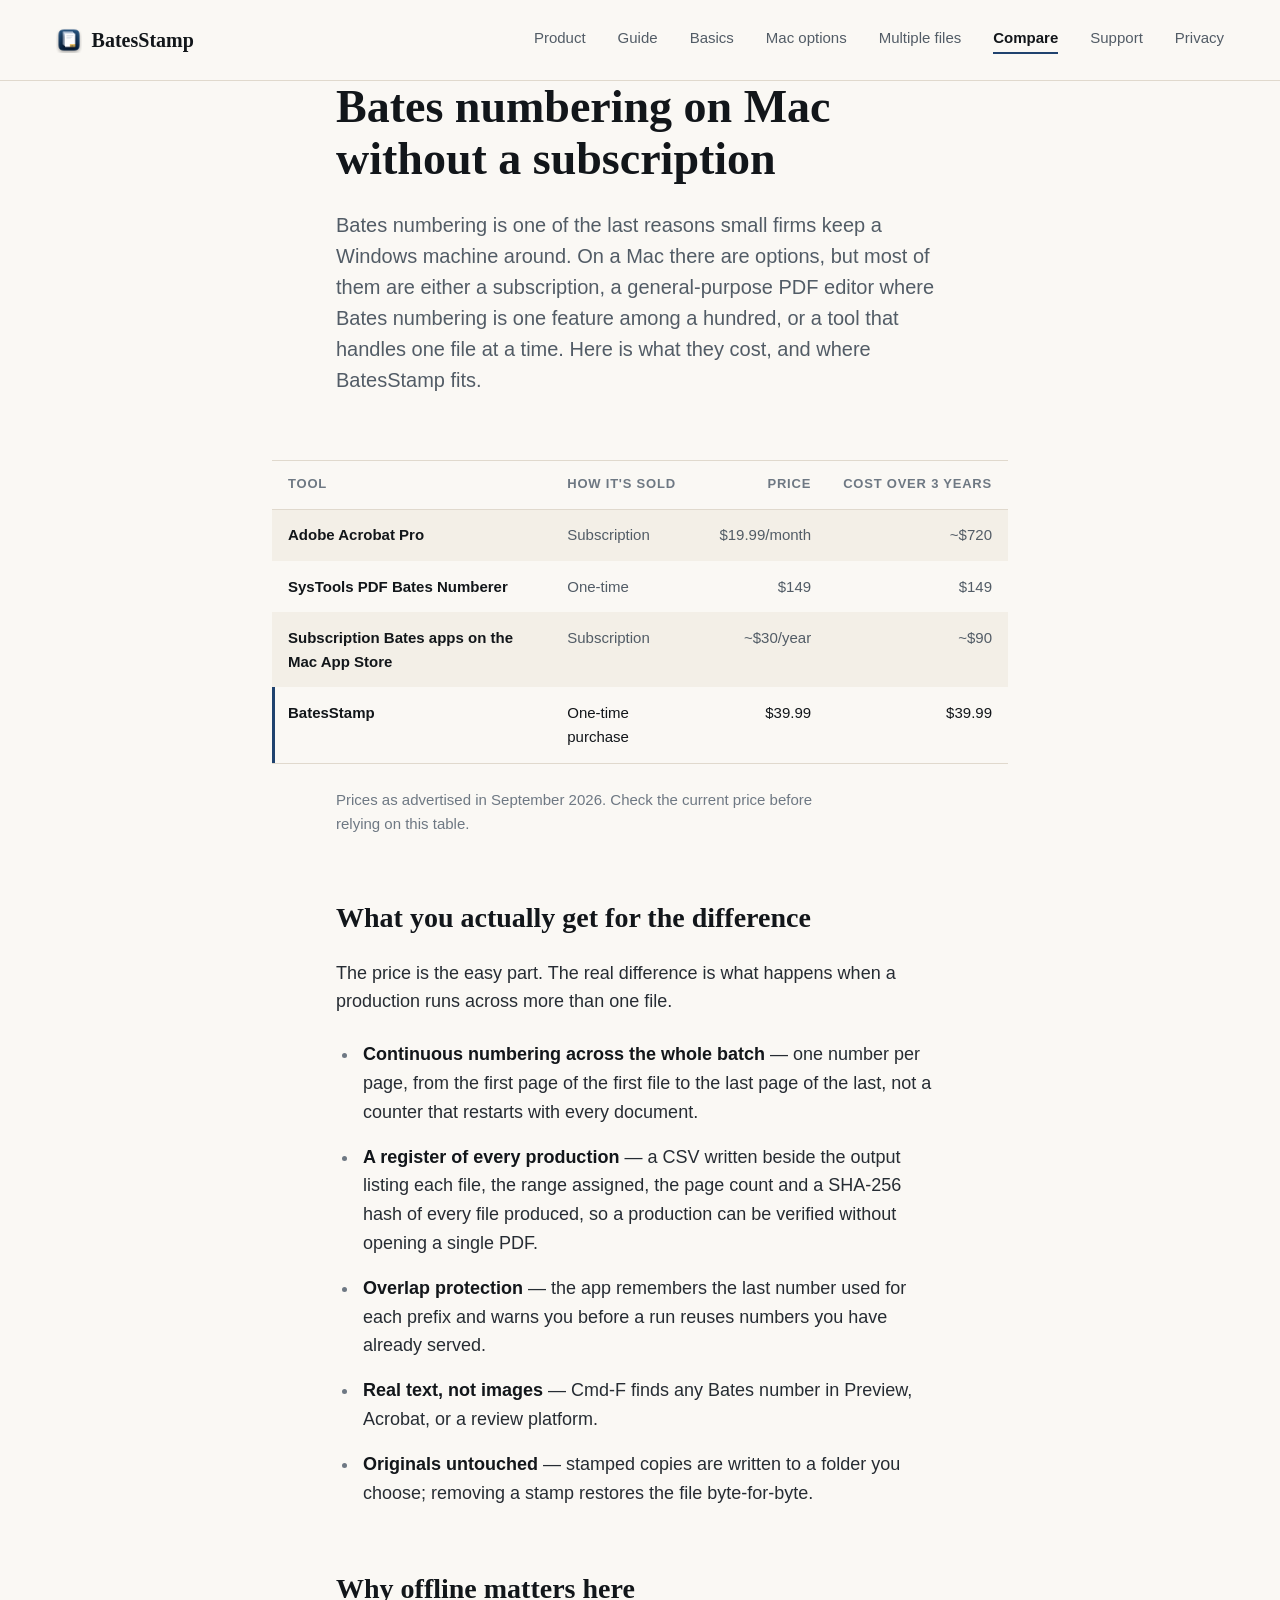
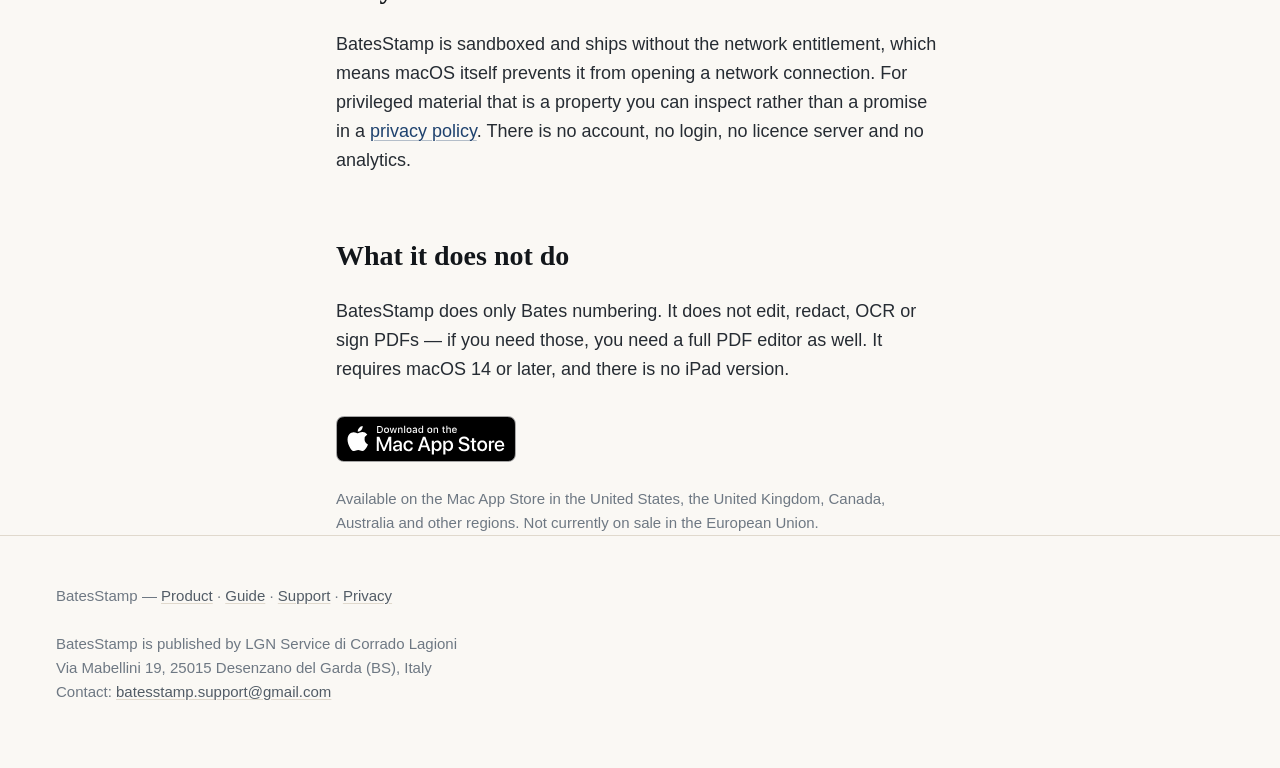
==== commit 2b6a1f72: "Publish site: 2026-09-15" ====
--- a/compare.html
+++ b/compare.html
@@ -17,6 +17,9 @@
         <nav>
             <a href="index.html">Product</a>
             <a href="guide.html">Guide</a>
+            <a href="what-is-a-bates-number.html">Basics</a>
+            <a href="how-to-bates-number-pdf-mac.html">Mac options</a>
+            <a href="bates-numbering-multiple-files.html">Multiple files</a>
             <a href="compare.html" aria-current="page">Compare</a>
             <a href="support.html">Support</a>
             <a href="privacy.html">Privacy</a>
--- a/style.css
+++ b/style.css
@@ -3,9 +3,10 @@
    the same promise the app does.
 
    The page is set the way a well-made document is set: a serif for the
-   headings, a sans for the text, a warm paper rather than a screen white, and
-   one colour — the navy from the app's icon — carrying every piece of
-   structure. Gold is kept back for one job only: the focus ring. */
+   headings, a sans for the text, and one colour — the navy from the app's icon
+   — carrying every piece of structure. Light reads off a warm paper, dark off
+   a night blue mixed down from that same navy; neither is a flat white or a
+   flat black. Gold is kept back for one job only: the focus ring. */
 
 :root {
     --font-serif: Charter, "Bitstream Charter", "Iowan Old Style",
@@ -55,35 +56,58 @@
     --shadow-1: rgba(18, 22, 26, 0.07);
     --shadow-2: rgba(18, 22, 26, 0.10);
     --edge:     rgba(18, 22, 26, 0.22);
-}
+
+    --hero-bg:   var(--surface);
+    --page-wash: none;
+}
+
+/* Dark: a night blue mixed down from the icon's navy, never a flat black. The
+   surfaces sit a step lighter than the page and are drawn with a low-opacity
+   hairline rather than a shadow, which on a dark ground reads as dirt. Every
+   text colour below clears WCAG AA against the page, against the surfaces and
+   against the brightest point of the hero wash. */
 
 @media (prefers-color-scheme: dark) {
     :root {
-        --bg:       #15181c;
-        --surface:  #1c2026;
-        --line:     #2c323a;
-        --line-soft:#242931;
-
-        --ink:      #f1eee8;
-        --text:     #e2e0da;
-        --text-2:   #a6adb5;
-        --text-3:   #838c95;
-
-        --navy:     #9cbde3;
-        --navy-2:   #bcd4ef;
-        --navy-soft:rgba(156, 189, 227, 0.36);
+        --bg:       #0e1524;
+        --surface:  #162034;
+        --line:     rgba(154, 184, 228, 0.18);
+        --line-soft:rgba(154, 184, 228, 0.11);
+
+        --ink:      #f2f0ec;
+        --text:     #e8e6e1;   /* 14.6:1 — warm, not white */
+        --text-2:   #a8b2c4;   /*  8.5:1 */
+        --text-3:   #97a3b8;   /*  7.2:1 */
+
+        --navy:     #8fb6ee;   /*  8.8:1 — the icon's blue, opened up */
+        --navy-2:   #b0cdf5;
+        --navy-soft:rgba(143, 182, 238, 0.42);
 
         --gold:     #e7b54b;
 
-        --shadow-1: rgba(0, 0, 0, 0.36);
-        --shadow-2: rgba(0, 0, 0, 0.44);
-        --edge:     rgba(0, 0, 0, 0.55);
+        --shadow-1: rgba(0, 0, 0, 0.30);
+        --shadow-2: rgba(0, 0, 0, 0.38);
+        --edge:     rgba(186, 208, 240, 0.26);
+
+        /* No band behind the top of the home page here — a wash laid over the
+           page itself instead, so it runs behind the masthead too and has no
+           edge anywhere. At full strength it lands on #1b2d4c, the icon.s own
+           navy, and it is gone within 500px of the top of the page: well above
+           the first paragraph of running text. */
+        --hero-bg:   transparent;
+        --page-wash:
+            radial-gradient(75% 500px at 24% 0%,
+                rgba(43, 74, 125, 0.45) 0%,
+                rgba(43, 74, 125, 0) 72%);
     }
 }
 
 *, *::before, *::after { box-sizing: border-box; }
 
-html { -webkit-text-size-adjust: 100%; }
+html {
+    -webkit-text-size-adjust: 100%;
+    background: var(--bg);
+}
 
 body {
     margin: 0;
@@ -96,6 +120,15 @@
     -moz-osx-font-smoothing: grayscale;
 }
 
+/* The home page carries the wash; every other page is flat. It is laid on the
+   page rather than on the hero so that it runs behind the masthead as well and
+   has no edge for the eye to catch. */
+
+body.home {
+    background-image: var(--page-wash);
+    background-repeat: no-repeat;
+}
+
 /* --- Type --- */
 
 h1, h2 {
@@ -197,7 +230,6 @@
 .site-header {
     padding: var(--space-3) 0;
     border-bottom: 1px solid var(--line);
-    background: var(--bg);
 }
 
 .site-header .wrap-wide {
@@ -270,9 +302,9 @@
    and shows the application itself. Nothing is held back for later. --- */
 
 .hero {
-    background: var(--surface);
+    background: var(--hero-bg);
     border-bottom: 1px solid var(--line);
-    padding: var(--space-6) 0;
+    padding: var(--space-5) 0;
 }
 
 .hero-grid {
@@ -283,9 +315,11 @@
 
 .hero-text { min-width: 0; }
 
+/* The app icon leads the page. macOS icons carry their own shape and their
+   own shadow, so nothing is added here — no frame, no ring, no drop shadow. */
 .hero .app-icon {
-    width: 56px;
-    height: 56px;
+    width: 176px;
+    height: 176px;
     display: block;
     margin-bottom: var(--space-3);
 }
@@ -524,8 +558,12 @@
     .features { grid-template-columns: 1fr; gap: var(--space-3); }
     .gallery { padding: 0 var(--space-2); }
     .hero { padding: var(--space-5) 0; }
-    .hero .app-icon { width: 48px; height: 48px; }
     nav { gap: var(--space-1) var(--space-3); }
     table.compare th,
     table.compare td { padding: 0.7rem var(--space-1); }
 }
+
+/* Below 600px the icon steps down so it never crowds the title. */
+@media (max-width: 37.5rem) {
+    .hero .app-icon { width: 120px; height: 120px; }
+}
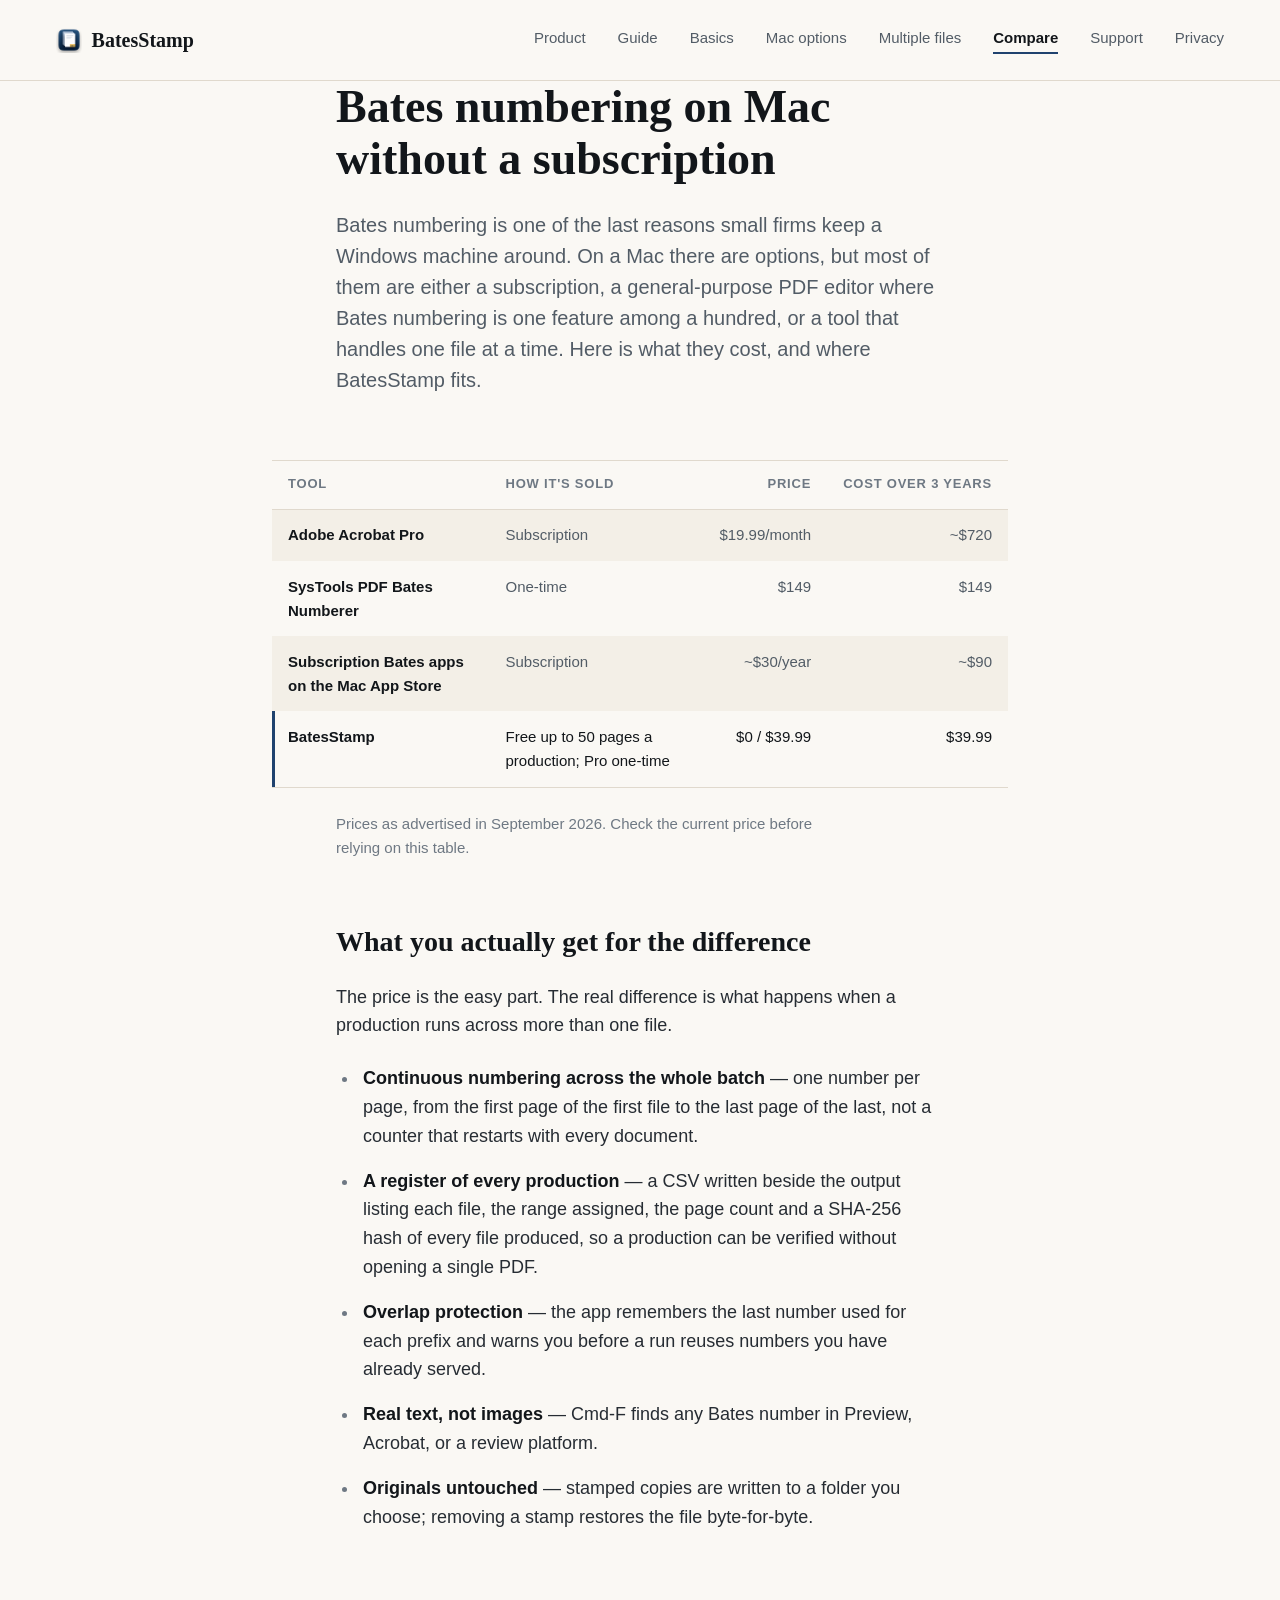
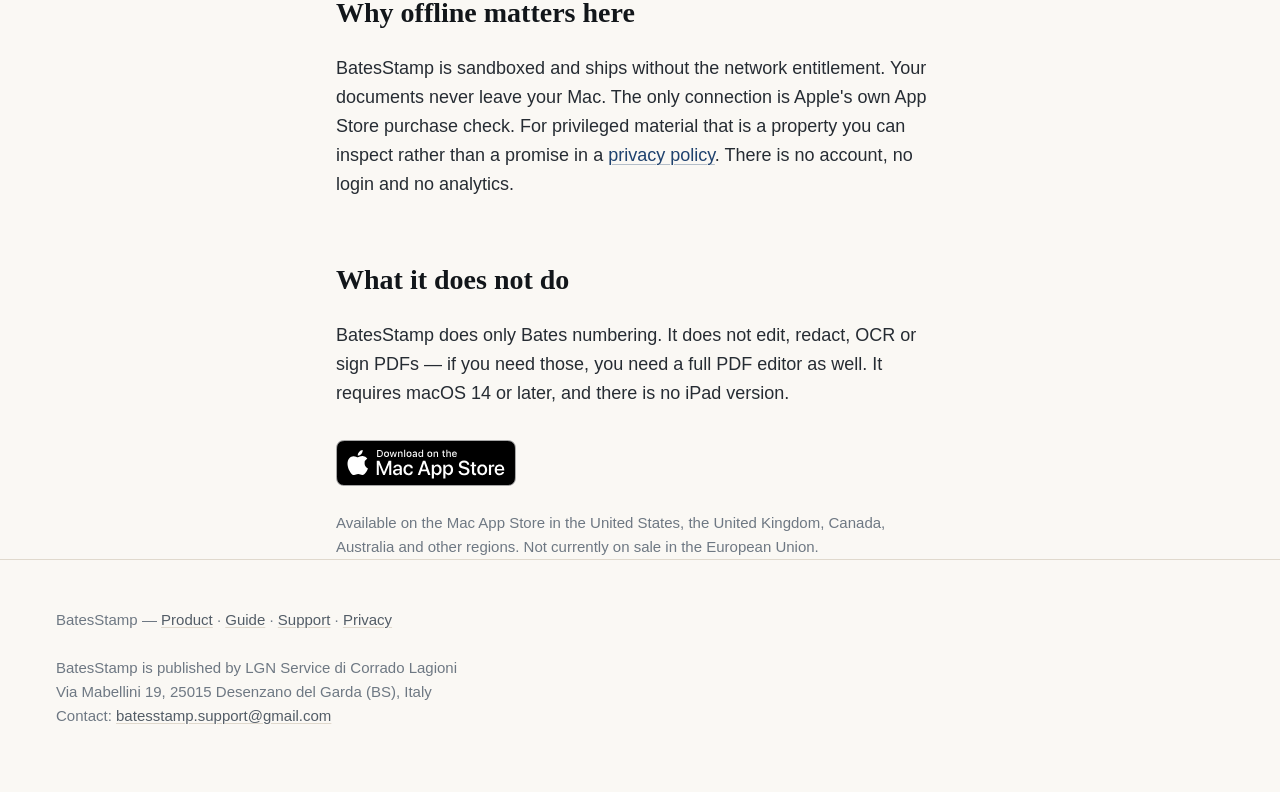
==== commit 14fb634b: "Publish site: 2026-10-26" ====
--- a/compare.html
+++ b/compare.html
@@ -4,7 +4,7 @@
 <meta charset="utf-8">
 <meta name="viewport" content="width=device-width, initial-scale=1">
 <title>Bates numbering on Mac without a subscription — BatesStamp</title>
-<meta name="description" content="What Bates numbering costs on a Mac, and how a one-time purchase compares to Acrobat Pro and subscription alternatives.">
+<meta name="description" content="What Bates numbering costs on a Mac, and how a free app with a one-time Pro unlock compares to Acrobat Pro and subscription alternatives.">
 <meta name="google-site-verification" content="0Fkn_wu-noSVgcpJXr1SHPMTS2Ft7W7g7rR6c6q0I0M" />
 <link rel="icon" href="icon.png" type="image/png">
 <link rel="stylesheet" href="style.css">
@@ -72,8 +72,8 @@
                     </tr>
                     <tr class="is-ours">
                         <th scope="row">BatesStamp</th>
-                        <td>One-time purchase</td>
-                        <td class="num">$39.99</td>
+                        <td>Free up to 50 pages a production; Pro one-time</td>
+                        <td class="num">$0 / $39.99</td>
                         <td class="num">$39.99</td>
                     </tr>
                 </tbody>
@@ -124,12 +124,12 @@
     <section class="block">
         <h2>Why offline matters here</h2>
         <p>
-            BatesStamp is sandboxed and ships without the network entitlement,
-            which means macOS itself prevents it from opening a network
-            connection. For privileged material that is a property you can
-            inspect rather than a promise in a <a href="privacy.html">privacy
-            policy</a>. There is no account, no login, no licence server and no
-            analytics.
+            BatesStamp is sandboxed and ships without the network entitlement.
+            Your documents never leave your Mac. The only connection is Apple's
+            own App Store purchase check. For privileged material that is a
+            property you can inspect rather than a promise in a
+            <a href="privacy.html">privacy policy</a>. There is no account, no
+            login and no analytics.
         </p>
     </section>
 
